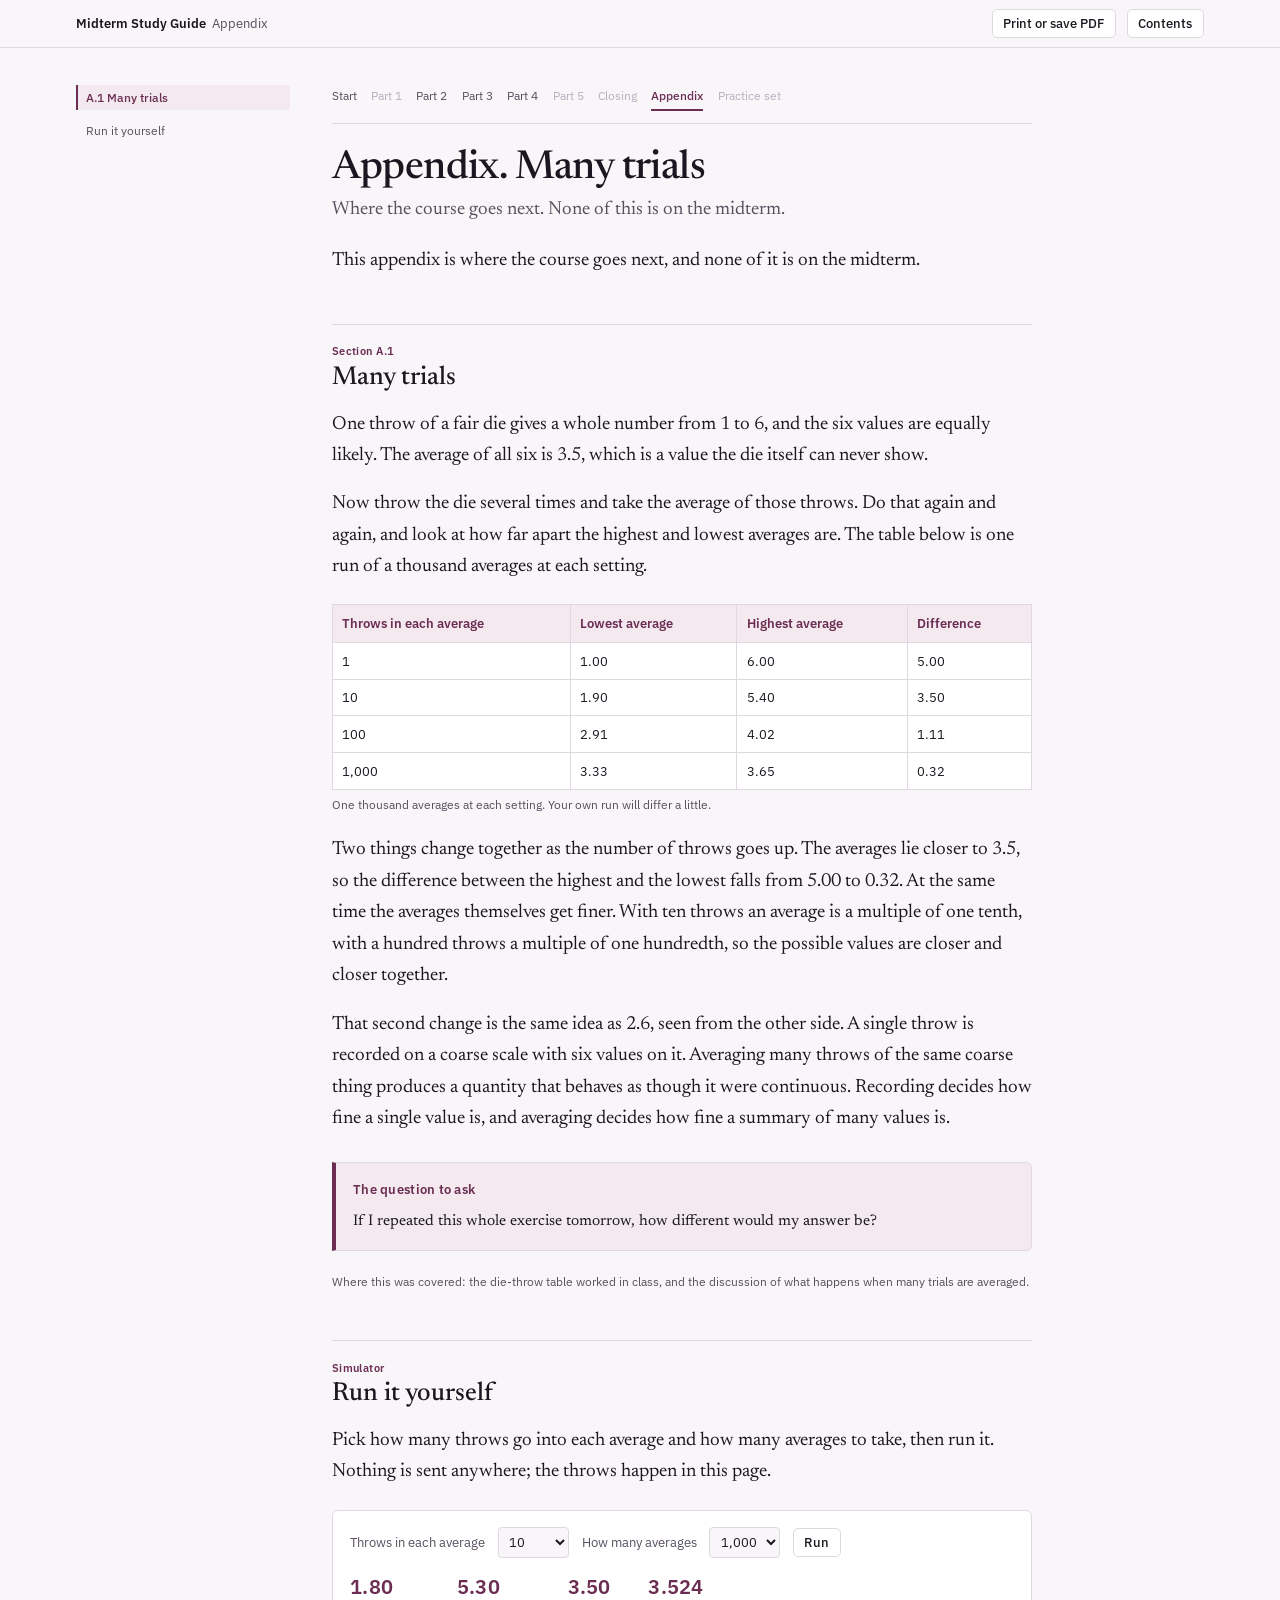
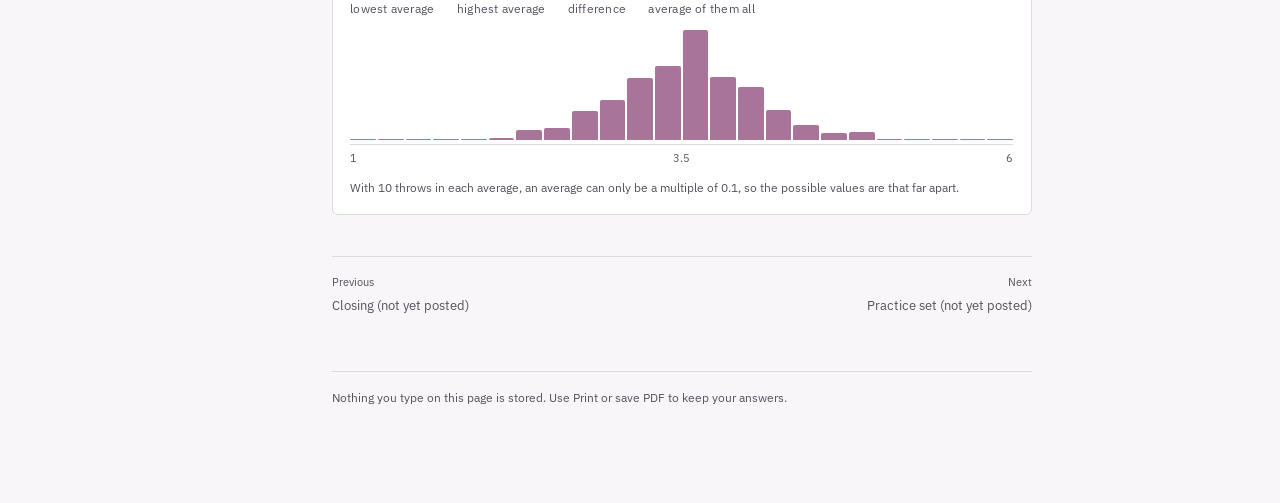
==== docs/appendix.html @ 84da3c41 "Rebuild practice around a worked case, add the appendix simulator Practice in Parts 2, 3 and 4 is no" ====
<!DOCTYPE html>
<html lang="en">
<head>
<meta charset="utf-8">
<meta name="viewport" content="width=device-width,initial-scale=1">
<title>Appendix. Many trials</title>
<link rel="preconnect" href="https://fonts.googleapis.com">
<link rel="preconnect" href="https://fonts.gstatic.com" crossorigin>
<link href="https://fonts.googleapis.com/css2?family=Newsreader:opsz,wght@6..72,400;6..72,500;6..72,600&family=IBM+Plex+Sans:wght@400;500;600&display=swap" rel="stylesheet">
<style>
:root{
 --ink:#1B1720;--soft:#584F5E;--paper:#F8F6F8;--card:#FFFFFF;--rule:#DFD8E0;--rule-soft:#EDE8EE;
 --accent:#6B2D52;--accent-wash:#F3E9EF;--accent-soft:#A8749A;
 --lost:#B9AEBE;--lost-wash:#F1EDF2;
 --ok-bg:#CBEBD5;--ok-ink:#0C5E2D;--no-bg:#F7E0DD;--no-ink:#9A3226;
 --serif:"Newsreader",Georgia,serif;--sans:"IBM Plex Sans",-apple-system,"Segoe UI",Roboto,sans-serif;}
*{box-sizing:border-box}
html{-webkit-text-size-adjust:100%;scroll-behavior:smooth}
@media (prefers-reduced-motion:reduce){html{scroll-behavior:auto}*{transition:none!important}}
body{margin:0;background:var(--paper);color:var(--ink);font-family:var(--serif);font-size:19px;line-height:1.66}
@media (max-width:640px){body{font-size:17.5px}}
.bar{position:sticky;top:0;z-index:60;background:rgba(248,246,248,.95);backdrop-filter:saturate(140%) blur(8px);border-bottom:1px solid var(--rule)}
.bar-in{max-width:1160px;margin:0 auto;padding:.55rem 1rem;display:flex;align-items:center;gap:.7rem}
.bar-t{font-family:var(--sans);font-size:.83rem;font-weight:600;white-space:nowrap;overflow:hidden;text-overflow:ellipsis}
.bar-t span{color:var(--soft);font-weight:400}
.bar-sp{flex:1}
.btn{font-family:var(--sans);font-size:.79rem;font-weight:500;color:var(--ink);background:var(--card);border:1px solid var(--rule);
 border-radius:5px;padding:.34rem .66rem;cursor:pointer;line-height:1.3}
.btn:hover{border-color:var(--accent);color:var(--accent)}
.btn:focus-visible{outline:2px solid var(--accent);outline-offset:2px}
.prog{position:absolute;left:0;bottom:-1px;height:2px;background:var(--accent);width:0}
@media (max-width:560px){.bar-t span{display:none}.btn{padding:.3rem .5rem;font-size:.73rem}}
.shell{max-width:1160px;margin:0 auto;padding:0 1rem;display:grid;grid-template-columns:214px minmax(0,1fr);gap:2.6rem;align-items:start}
@media (max-width:980px){.shell{grid-template-columns:minmax(0,1fr);gap:0}}
nav.toc{position:sticky;top:3.6rem;padding:1.7rem 0 3rem;font-family:var(--sans);font-size:.78rem;
 max-height:calc(100vh - 5rem);overflow-y:auto;overscroll-behavior:contain}
nav.toc ol{list-style:none;margin:0;padding:0}
nav.toc a{display:block;padding:.26rem .5rem;color:var(--soft);text-decoration:none;border-left:2px solid transparent;border-radius:0 3px 3px 0;line-height:1.35}
nav.toc a:hover{color:var(--ink);background:#F0EAF1}
nav.toc a.on{color:var(--accent);border-left-color:var(--accent);background:var(--accent-wash);font-weight:500}
@media (max-width:980px){nav.toc{position:fixed;inset:0 0 0 auto;width:min(305px,86vw);background:var(--card);border-left:1px solid var(--rule);
 padding:1rem 1rem 3rem;z-index:70;transform:translateX(100%);transition:transform .22s ease;box-shadow:-14px 0 34px rgba(27,23,32,.12);max-height:none}
 nav.toc.open{transform:none}}
.scrim{display:none}
@media (max-width:980px){.scrim.on{display:block;position:fixed;inset:0;background:rgba(27,23,32,.34);z-index:65}}
main{padding:2.2rem 0 6rem;max-width:70ch}
h1{font-weight:500;font-size:2.5rem;line-height:1.12;letter-spacing:-.015em;margin:.4rem 0 .3rem}
@media (max-width:640px){h1{font-size:1.95rem}}
.dek{font-size:1.18rem;color:var(--soft);margin:0 0 1.3rem;line-height:1.45}
h2{font-weight:500;font-size:1.62rem;line-height:1.22;margin:3rem 0 .9rem;padding-top:1.2rem;border-top:1px solid var(--rule)}
h2 .n{font-family:var(--sans);font-size:.71rem;font-weight:600;color:var(--accent);display:block;margin-bottom:.28rem;letter-spacing:.04em}
h3{font-weight:600;font-size:1.13rem;margin:1.9rem 0 .5rem;line-height:1.3}
h4{font-family:var(--sans);font-weight:600;font-size:.86rem;margin:1.35rem 0 .45rem;color:var(--soft)}
p{margin:0 0 1.05rem} ul{margin:0 0 1.1rem;padding-left:1.15rem} li{margin:0 0 .5rem}
.box{border:1px solid var(--rule);border-left:4px solid var(--accent);border-radius:0 6px 6px 0;padding:1rem 1.1rem;margin:1.7rem 0;background:var(--card)}
.box h4{margin:0 0 .5rem;font-size:.82rem;color:var(--accent);letter-spacing:.02em}
.box p{font-size:.96rem;margin-bottom:.6rem} .box p:last-child{margin-bottom:0}
.box.principle{background:var(--accent-wash)}
.box.warn{background:#FBF1E6;border-left-color:#A9772A} .box.warn h4{color:#A9772A}
.tw{overflow-x:auto;margin:1.3rem 0}
table{border-collapse:collapse;width:100%;font-family:var(--sans);font-size:.84rem;font-variant-numeric:tabular-nums;background:var(--card)}
@media (max-width:640px){table{font-size:.77rem}}
th{background:var(--accent-wash);font-weight:600;text-align:left;padding:.46rem .6rem;border:1px solid var(--rule);white-space:nowrap;color:var(--accent)}
td{padding:.42rem .6rem;border:1px solid var(--rule)}
table.txt td{white-space:normal}
caption{caption-side:bottom;font-family:var(--sans);font-size:.74rem;color:var(--soft);text-align:left;padding-top:.45rem;line-height:1.4}
td.win{background:var(--ok-bg);color:var(--ok-ink);font-weight:600}
td.lose{background:var(--no-bg);color:var(--no-ink);font-weight:600}
/* signature device: what the summary threw away */
.lostbox{border:1px dashed var(--lost);background:var(--lost-wash);border-radius:6px;padding:.6rem .8rem;margin:.9rem 0;
 font-family:var(--sans);font-size:.82rem;color:var(--soft);line-height:1.5}
.lostbox b{font-family:var(--sans);font-size:.67rem;font-weight:600;letter-spacing:.06em;text-transform:uppercase;
 color:var(--lost);display:block;margin-bottom:.25rem}
.demo{background:var(--card);border:1px solid var(--rule);border-radius:8px;margin:1.9rem 0;overflow:hidden}
.demo-h{padding:.9rem 1.1rem .2rem}
.demo-h h4{margin:0 0 .25rem;font-size:.83rem;color:var(--ink)}
.demo-h p{font-family:var(--sans);font-size:.85rem;color:var(--soft);margin:0 0 .75rem;line-height:1.45}
.pick{display:flex;flex-wrap:wrap;gap:.38rem;padding:0 1.1rem .85rem}
.pk{font-family:var(--sans);font-size:.77rem;font-weight:500;padding:.42rem .7rem;border-radius:5px;border:1px solid var(--rule);
 background:var(--paper);color:var(--soft);cursor:pointer;line-height:1.25}
.pk:hover{color:var(--ink)}
.pk[aria-pressed=true]{background:var(--accent);border-color:var(--accent);color:#fff}
.pk:focus-visible{outline:2px solid var(--accent);outline-offset:2px}
.demo-body{padding:0 1.1rem}
.demo-out{border-top:1px solid var(--rule);background:var(--paper);padding:.85rem 1.1rem}
.demo-out .k{font-family:var(--sans);font-size:.68rem;font-weight:600;color:var(--soft);margin-bottom:.3rem}
.demo-out .v{font-size:1rem;line-height:1.5}
.flag{font-family:var(--sans);font-size:.82rem;line-height:1.5;padding:.55rem .7rem;border-radius:5px;margin-top:.6rem}
.flag.bad{background:var(--no-bg);color:var(--no-ink)}
.flag.good{background:var(--ok-bg);color:var(--ok-ink)}
.flag.neutral{background:var(--accent-wash);color:var(--accent)}
svg.hist{width:100%;height:160px;display:block}
.kc{background:var(--card);border:1px solid var(--rule);border-left:4px solid var(--accent);border-radius:0 8px 8px 0;padding:.95rem 1.05rem;margin:1.8rem 0}
.kc .tag{font-family:var(--sans);font-size:.66rem;font-weight:600;color:var(--accent);letter-spacing:.05em;display:block;margin-bottom:.35rem}
.kc .q{font-size:1rem;line-height:1.45;margin:0 0 .7rem;font-weight:500}
.opts{display:grid;gap:.34rem;margin-bottom:.5rem}
.opt{display:flex;gap:.55rem;align-items:flex-start;font-family:var(--sans);font-size:.87rem;line-height:1.42;text-align:left;
 padding:.5rem .65rem;border:1px solid var(--rule);border-radius:5px;background:var(--paper);color:var(--ink);cursor:pointer;width:100%}
.opt:hover:not([disabled]){border-color:var(--accent-soft)}
.opt:focus-visible{outline:2px solid var(--accent);outline-offset:2px}
.opt .ltr{font-weight:600;color:var(--soft);flex:0 0 auto}
.opt.right{background:var(--ok-bg);border-color:#8CCBA1;color:var(--ok-ink)} .opt.right .ltr{color:var(--ok-ink)}
.opt.wrong{background:var(--no-bg);border-color:#DDA79E;color:var(--no-ink)} .opt.wrong .ltr{color:var(--no-ink)}
.opt[disabled]{cursor:default}
.fb{display:none;font-family:var(--sans);font-size:.84rem;line-height:1.5;padding:.55rem .7rem;border-radius:5px;background:var(--accent-wash);color:var(--ink)}
.fb.on{display:block} .fb b{color:var(--accent)}
.resp{border:1px solid var(--rule);border-radius:6px;background:var(--card);margin:0 0 .7rem;overflow:hidden}
.resp .p{padding:.65rem .8rem .35rem;font-size:.97rem;line-height:1.5}
.resp textarea{width:100%;border:none;border-top:1px solid var(--rule-soft);padding:.6rem .8rem;font-family:var(--serif);font-size:.95rem;
 line-height:1.5;resize:vertical;min-height:3.4rem;background:transparent;color:var(--ink);display:block}
.resp textarea:focus{outline:2px solid var(--accent);outline-offset:-2px;background:#FEFDFE}
.resp .f{padding:.35rem .8rem .5rem;border-top:1px solid var(--rule-soft)}
.rev{font-family:var(--sans);font-size:.75rem;font-weight:500;color:var(--accent);background:none;border:none;cursor:pointer;
 padding:.15rem 0;text-decoration:underline;text-underline-offset:2px}
.rev:focus-visible{outline:2px solid var(--accent);outline-offset:2px}
.ans{display:none;padding:.55rem .8rem .7rem;background:var(--accent-wash);border-top:1px solid var(--rule-soft);font-size:.93rem;line-height:1.5}
.ans.on{display:block}
.ans .k{font-family:var(--sans);font-size:.66rem;font-weight:600;color:var(--accent);display:block;margin-bottom:.2rem}
.score{font-family:var(--sans);font-size:.82rem;color:var(--soft);background:var(--card);border:1px solid var(--rule);border-radius:6px;
 padding:.6rem .8rem;margin:1.6rem 0}
.score b{color:var(--accent);font-size:1.05rem}
.end{font-family:var(--sans);font-size:.78rem;color:var(--soft);border-top:1px solid var(--rule);margin-top:3.4rem;padding-top:1rem;line-height:1.5}
.ref{font-family:var(--sans);font-size:.72rem;color:var(--soft);vertical-align:super}
@media print{.bar,nav.toc,.scrim,.rev,.pick,.opt,.btn{display:none!important}
 body{background:#fff;font-size:11pt}.shell{display:block;max-width:none;padding:0}main{max-width:none;padding:0}
 .resp textarea{border:1px solid #999;background:#fff;min-height:3.2rem}
 table,.box,.demo,.kc,.lostbox{break-inside:avoid}h2{break-after:avoid}}

/* ---- study guide additions ---- */
.gnav{font-family:var(--sans);font-size:.78rem;color:var(--soft);display:flex;flex-wrap:wrap;gap:.2rem .9rem;margin:0 0 1.4rem;padding:0 0 .8rem;border-bottom:1px solid var(--rule)}
.gnav a{color:var(--soft);text-decoration:none;padding:.15rem 0;border-bottom:2px solid transparent}
.gnav a:hover{color:var(--ink)}
.gnav a.here{color:var(--accent);border-bottom-color:var(--accent);font-weight:500}
.pn{display:flex;justify-content:space-between;gap:1rem;font-family:var(--sans);font-size:.84rem;margin:2.6rem 0 0;padding-top:1rem;border-top:1px solid var(--rule)}
.pn a{color:var(--accent);text-decoration:none}
.pn a:hover{text-decoration:underline}
.pn span{color:var(--soft);display:block;font-size:.7rem;margin-bottom:.15rem}
.date{font-family:var(--sans);font-size:.92rem;font-weight:500;color:var(--accent);background:var(--accent-wash);border:1px solid var(--rule);border-radius:6px;padding:.6rem .9rem;margin:0 0 1.6rem}
.grid{display:grid;grid-template-columns:1fr;gap:.7rem;margin:1.2rem 0 1.6rem}
.part{display:block;border:1px solid var(--rule);border-radius:6px;padding:.8rem 1rem;background:var(--card);text-decoration:none;color:var(--ink)}
.part:hover{border-color:var(--accent)}
.part b{display:block;font-family:var(--sans);font-size:.72rem;color:var(--accent);letter-spacing:.04em;margin-bottom:.2rem}
.part strong{font-weight:500;font-size:1.05rem;display:block;margin-bottom:.25rem}
.part span{font-family:var(--sans);font-size:.84rem;color:var(--soft);line-height:1.45}
.part ul{font-family:var(--sans);font-size:.8rem;color:var(--soft);margin:.5rem 0 0;padding-left:1.1rem}
.part li{margin:0 0 .18rem}
.src{font-family:var(--sans);font-size:.76rem;color:var(--soft);margin:-.4rem 0 1rem}
.gnav .soon{color:var(--lost);padding:.15rem 0}
.pn em{font-style:normal;color:var(--soft)}
.part.soon{opacity:.62;pointer-events:none}
.part .tag{font-family:var(--sans);font-size:.7rem;color:var(--lost);display:block;margin-top:.4rem}
.note{font-family:var(--sans);font-size:.84rem;color:var(--soft);margin:-1rem 0 1.6rem;line-height:1.5}

/* the mini-case that opens a practice section */
.case{border:1px solid var(--rule);border-radius:6px;padding:1.05rem 1.15rem .5rem;margin:1.5rem 0 2rem;background:var(--accent-wash)}
.case h4{margin:0 0 .55rem;font-size:.82rem;color:var(--accent);letter-spacing:.02em}
.case p{font-size:.96rem;margin:0 0 .6rem}
.case .tw{margin:.9rem 0 1rem}
.case table{background:var(--card)}

/* die-throw simulator, appendix only */
.sim{border:1px solid var(--rule);border-radius:6px;padding:1rem 1.1rem;margin:1.4rem 0;background:var(--card)}
.sim-row{display:flex;flex-wrap:wrap;gap:.5rem .8rem;align-items:center;font-family:var(--sans);font-size:.82rem;color:var(--soft)}
.sim-row select{font-family:var(--sans);font-size:.82rem;padding:.3rem .4rem;border:1px solid var(--rule);border-radius:4px;background:var(--paper);color:var(--ink)}
.sim-out{display:flex;flex-wrap:wrap;gap:1.4rem;margin:1rem 0 .4rem;font-family:var(--sans)}
.sim-out span{display:flex;flex-direction:column;font-size:.72rem;color:var(--soft);letter-spacing:.02em}
.sim-out b{font-size:1.28rem;font-weight:600;color:var(--accent);font-variant-numeric:tabular-nums;line-height:1.25}
.sim-chart .bars{display:flex;align-items:flex-end;gap:2px;height:110px;margin:.7rem 0 .25rem}
.sim-chart .bars i{flex:1;background:var(--accent-soft);border-radius:2px 2px 0 0;min-height:1px}
.sim-chart .axis{display:flex;justify-content:space-between;font-family:var(--sans);font-size:.7rem;color:var(--soft);border-top:1px solid var(--rule);padding-top:.25rem}
.sim-note{font-family:var(--sans);font-size:.78rem;color:var(--soft);margin:.6rem 0 0}

</style>
</head>
<body>
<div class="bar"><div class="bar-in">
 <div class="bar-t">Midterm Study Guide <span>&nbsp;Appendix</span></div>
 <div class="bar-sp"></div>
 <button class="btn" id="printBtn" type="button">Print or save PDF</button>
 <button class="btn" id="tocBtn" type="button" aria-expanded="false">Contents</button>
</div><div class="prog" id="prog"></div></div>
<div class="scrim" id="scrim"></div>
<div class="shell">
<nav class="toc" id="toc" aria-label="Contents"><ol>
<li><a href="#s1">A.1 Many trials</a></li>
<li><a href="#sim">Run it yourself</a></li>
</ol></nav>
<main>
<div class="gnav"><a href="index.html">Start</a><span class="soon" title="Not yet posted">Part 1</span><a href="part2.html">Part 2</a><a href="part3.html">Part 3</a><a href="part4.html">Part 4</a><span class="soon" title="Not yet posted">Part 5</span><span class="soon" title="Not yet posted">Closing</span><a href="appendix.html" class="here">Appendix</a><span class="soon" title="Not yet posted">Practice set</span></div>

<h1>Appendix. Many trials</h1>
<p class="dek">Where the course goes next. None of this is on the midterm.</p>

<p>This appendix is where the course goes next, and none of it is on the midterm.</p>
<section id="s1"><h2><span class="n">Section A.1</span>Many trials</h2>

<p>One throw of a fair die gives a whole number from 1 to 6, and the six values are equally likely. The average of all six is 3.5, which is a value the die itself can never show.</p>
<p>Now throw the die several times and take the average of those throws. Do that again and again, and look at how far apart the highest and lowest averages are. The table below is one run of a thousand averages at each setting.</p>
<div class="tw"><table><thead><tr><th>Throws in each average</th><th>Lowest average</th><th>Highest average</th><th>Difference</th></tr></thead><tbody><tr><td>1</td><td>1.00</td><td>6.00</td><td>5.00</td></tr><tr><td>10</td><td>1.90</td><td>5.40</td><td>3.50</td></tr><tr><td>100</td><td>2.91</td><td>4.02</td><td>1.11</td></tr><tr><td>1,000</td><td>3.33</td><td>3.65</td><td>0.32</td></tr></tbody><caption>One thousand averages at each setting. Your own run will differ a little.</caption></table></div>

<p>Two things change together as the number of throws goes up. The averages lie closer to 3.5, so the difference between the highest and the lowest falls from 5.00 to 0.32. At the same time the averages themselves get finer. With ten throws an average is a multiple of one tenth, with a hundred throws a multiple of one hundredth, so the possible values are closer and closer together.</p>
<p>That second change is the same idea as 2.6, seen from the other side. A single throw is recorded on a coarse scale with six values on it. Averaging many throws of the same coarse thing produces a quantity that behaves as though it were continuous. Recording decides how fine a single value is, and averaging decides how fine a summary of many values is.</p>
<div class="box principle"><h4>The question to ask</h4><p>If I repeated this whole exercise tomorrow, how different would my answer be?</p></div>
<p class="src">Where this was covered: the die-throw table worked in class, and the discussion of what happens when many trials are averaged.</p>
</section>

<section id="sim">
<h2><span class="n">Simulator</span>Run it yourself</h2>
<p>Pick how many throws go into each average and how many averages to take, then run it. Nothing is sent anywhere; the throws happen in this page.</p>
<div class="sim">
  <div class="sim-row">
    <label for="simN">Throws in each average</label>
    <select id="simN">
      <option value="1">1</option>
      <option value="10" selected>10</option>
      <option value="100">100</option>
      <option value="1000">1,000</option>
    </select>
    <label for="simR">How many averages</label>
    <select id="simR">
      <option value="100">100</option>
      <option value="1000" selected>1,000</option>
      <option value="5000">5,000</option>
    </select>
    <button class="btn" id="simGo" type="button">Run</button>
  </div>
  <div class="sim-out" id="simOut" aria-live="polite"></div>
  <div class="sim-chart" id="simChart"></div>
  <p class="sim-note" id="simNote"></p>
</div>
<script>
(function(){
  var go=document.getElementById('simGo');
  if(!go)return;
  function run(){
    var n=+document.getElementById('simN').value, r=+document.getElementById('simR').value;
    var means=new Array(r), lo=Infinity, hi=-Infinity, sum=0;
    for(var i=0;i<r;i++){
      var t=0;
      for(var j=0;j<n;j++) t+=1+Math.floor(Math.random()*6);
      var m=t/n; means[i]=m; sum+=m;
      if(m<lo)lo=m; if(m>hi)hi=m;
    }
    var mean=sum/r;
    document.getElementById('simOut').innerHTML=
      '<span><b>'+lo.toFixed(2)+'</b>lowest average</span>'+
      '<span><b>'+hi.toFixed(2)+'</b>highest average</span>'+
      '<span><b>'+(hi-lo).toFixed(2)+'</b>difference</span>'+
      '<span><b>'+mean.toFixed(3)+'</b>average of them all</span>';
    var B=24, w=(6-1)/B, counts=new Array(B).fill(0), max=0;
    for(i=0;i<r;i++){
      var b=Math.floor((means[i]-1)/w); if(b<0)b=0; if(b>=B)b=B-1;
      counts[b]++; if(counts[b]>max)max=counts[b];
    }
    var bars='';
    for(i=0;i<B;i++){
      var h=max?Math.round(counts[i]/max*100):0;
      var from=(1+i*w).toFixed(2), to=(1+(i+1)*w).toFixed(2);
      bars+='<i style="height:'+h+'%" title="'+from+' to '+to+': '+counts[i]+'"></i>';
    }
    document.getElementById('simChart').innerHTML=
      '<div class="bars">'+bars+'</div><div class="axis"><span>1</span><span>3.5</span><span>6</span></div>';
    document.getElementById('simNote').textContent=
      'With '+n.toLocaleString('en-GB')+' throw'+(n===1?'':'s')+' in each average, an average can only be a multiple of '+
      (1/n).toFixed(n===1?0:(n===10?1:(n===100?2:3)))+', so the possible values are that far apart.';
  }
  go.addEventListener('click',run);
  run();
})();
</script>
</section>

<div class="pn"><div><em><span>Previous</span>Closing (not yet posted)</em></div><div style="text-align:right"><em><span>Next</span>Practice set (not yet posted)</em></div></div>
<div class="end">Nothing you type on this page is stored. Use Print or save PDF to keep your answers.</div>
</main>
</div>
<script>
var toc=document.getElementById('toc'),scrim=document.getElementById('scrim'),tb=document.getElementById('tocBtn');
function closeToc(){toc.classList.remove('open');scrim.classList.remove('on');tb.setAttribute('aria-expanded','false');}
tb.addEventListener('click',function(){var o=toc.classList.toggle('open');scrim.classList.toggle('on',o);
 tb.setAttribute('aria-expanded',o?'true':'false');});
scrim.addEventListener('click',closeToc);
toc.addEventListener('click',function(e){if(e.target.tagName==='A'&&window.innerWidth<=980)closeToc();});
document.getElementById('printBtn').addEventListener('click',function(){window.print();});
document.addEventListener('keydown',function(e){if(e.key==='Escape')closeToc();});
var links=[].slice.call(toc.querySelectorAll('a')),
    secs=links.map(function(a){var h=a.getAttribute('href');return h.charAt(0)==='#'?document.getElementById(h.slice(1)):null;}),
    prog=document.getElementById('prog');
function onScroll(){var h=document.documentElement,sc=h.scrollTop||document.body.scrollTop,max=h.scrollHeight-h.clientHeight;
 prog.style.width=(max>0?sc/max*100:0)+'%';
 var cur=0;for(var i=0;i<secs.length;i++){if(secs[i]&&secs[i].getBoundingClientRect().top<140)cur=i;}
 links.forEach(function(a,i){a.classList.toggle('on',i===cur);});}
window.addEventListener('scroll',onScroll,{passive:true});onScroll();

/* ---- knowledge checks. The correct option is stored as a hash, not as an index. ---- */
function fnv(s){var h=0x811c9dc5;for(var i=0;i<s.length;i++){h^=s.charCodeAt(i);h=(h+((h<<1)+(h<<4)+(h<<7)+(h<<8)+(h<<24)))>>>0;}return ('0000000'+h.toString(16)).slice(-8);}
var answered=0,correct=0;
document.querySelectorAll('.kc').forEach(function(card){
 var want=card.dataset.h,id=card.dataset.id,done=false;
 card.querySelectorAll('.opt').forEach(function(btn){btn.addEventListener('click',function(){
  if(done)return;done=true;
  var ok=fnv(id+':'+btn.dataset.a)===want;
  card.querySelectorAll('.opt').forEach(function(b){b.disabled=true;if(fnv(id+':'+b.dataset.a)===want)b.classList.add('right');});
  if(!ok)btn.classList.add('wrong');
  card.querySelector('.fb').classList.add('on');
  answered++;if(ok)correct++;
  var n=document.getElementById('scoreN'),c=document.getElementById('scoreC');
  if(n)n.textContent=answered;if(c)c.textContent=correct;});});});
document.querySelectorAll('.rev').forEach(function(b){b.addEventListener('click',function(){
 var a=b.closest('.resp').querySelector('.ans'),on=a.classList.toggle('on');
 b.textContent=on?'Hide the model answer':'Compare with a model answer';});});

</script>
</body>
</html>
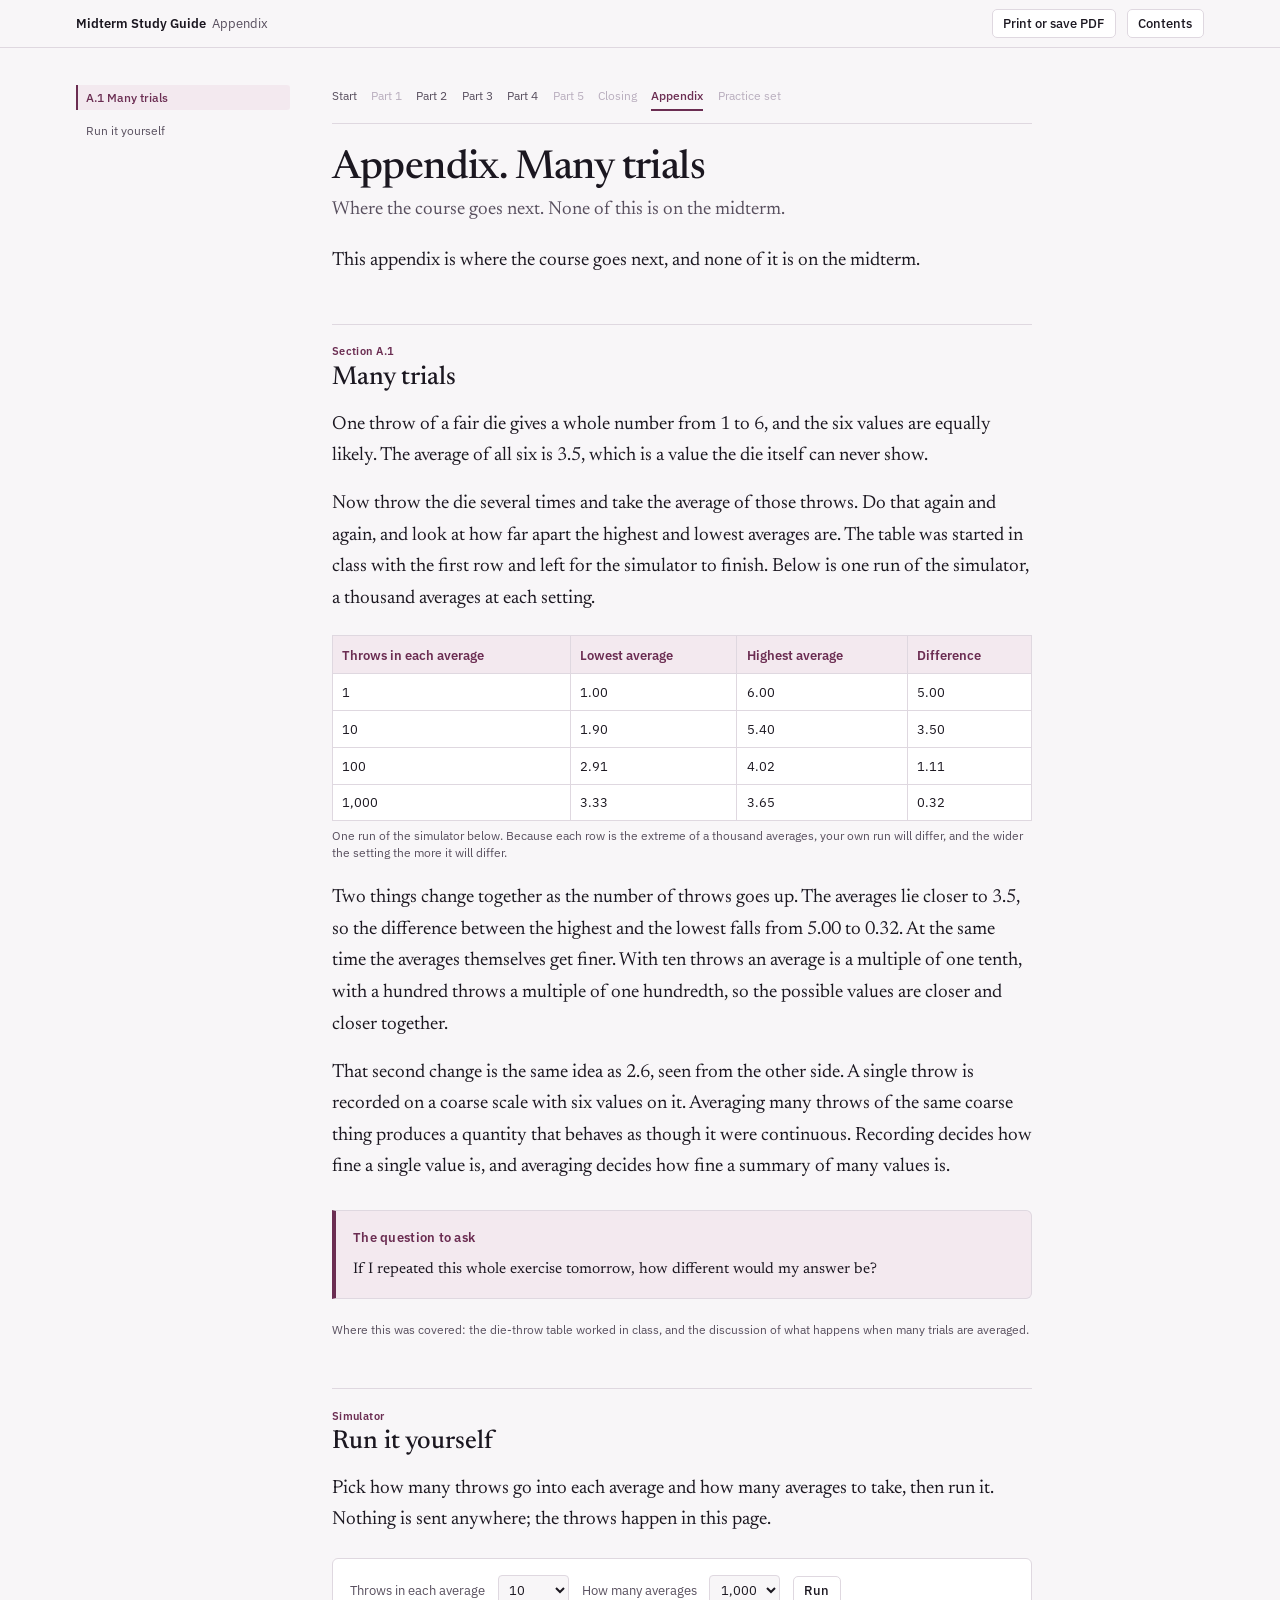
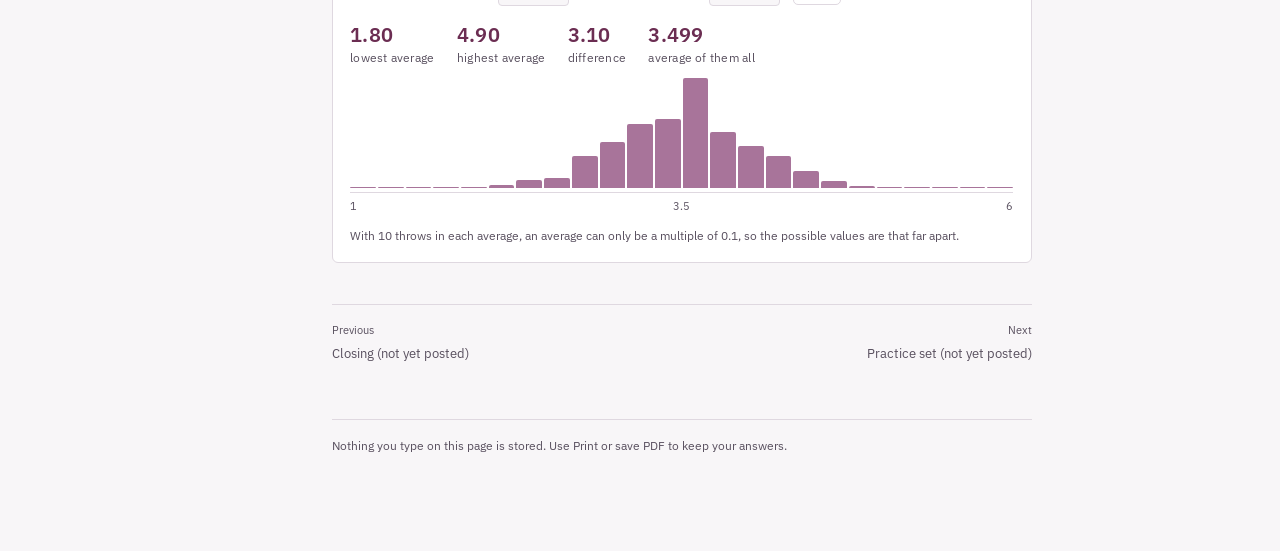
==== commit ae582dd5: "Align the guide to what was actually taught Corrects the Titanic example in 2.6. The instructor's no" ====
--- a/docs/appendix.html
+++ b/docs/appendix.html
@@ -195,8 +195,8 @@
 <section id="s1"><h2><span class="n">Section A.1</span>Many trials</h2>
 
 <p>One throw of a fair die gives a whole number from 1 to 6, and the six values are equally likely. The average of all six is 3.5, which is a value the die itself can never show.</p>
-<p>Now throw the die several times and take the average of those throws. Do that again and again, and look at how far apart the highest and lowest averages are. The table below is one run of a thousand averages at each setting.</p>
-<div class="tw"><table><thead><tr><th>Throws in each average</th><th>Lowest average</th><th>Highest average</th><th>Difference</th></tr></thead><tbody><tr><td>1</td><td>1.00</td><td>6.00</td><td>5.00</td></tr><tr><td>10</td><td>1.90</td><td>5.40</td><td>3.50</td></tr><tr><td>100</td><td>2.91</td><td>4.02</td><td>1.11</td></tr><tr><td>1,000</td><td>3.33</td><td>3.65</td><td>0.32</td></tr></tbody><caption>One thousand averages at each setting. Your own run will differ a little.</caption></table></div>
+<p>Now throw the die several times and take the average of those throws. Do that again and again, and look at how far apart the highest and lowest averages are. The table was started in class with the first row and left for the simulator to finish. Below is one run of the simulator, a thousand averages at each setting.</p>
+<div class="tw"><table><thead><tr><th>Throws in each average</th><th>Lowest average</th><th>Highest average</th><th>Difference</th></tr></thead><tbody><tr><td>1</td><td>1.00</td><td>6.00</td><td>5.00</td></tr><tr><td>10</td><td>1.90</td><td>5.40</td><td>3.50</td></tr><tr><td>100</td><td>2.91</td><td>4.02</td><td>1.11</td></tr><tr><td>1,000</td><td>3.33</td><td>3.65</td><td>0.32</td></tr></tbody><caption>One run of the simulator below. Because each row is the extreme of a thousand averages, your own run will differ, and the wider the setting the more it will differ.</caption></table></div>
 
 <p>Two things change together as the number of throws goes up. The averages lie closer to 3.5, so the difference between the highest and the lowest falls from 5.00 to 0.32. At the same time the averages themselves get finer. With ten throws an average is a multiple of one tenth, with a hundred throws a multiple of one hundredth, so the possible values are closer and closer together.</p>
 <p>That second change is the same idea as 2.6, seen from the other side. A single throw is recorded on a coarse scale with six values on it. Averaging many throws of the same coarse thing produces a quantity that behaves as though it were continuous. Recording decides how fine a single value is, and averaging decides how fine a summary of many values is.</p>
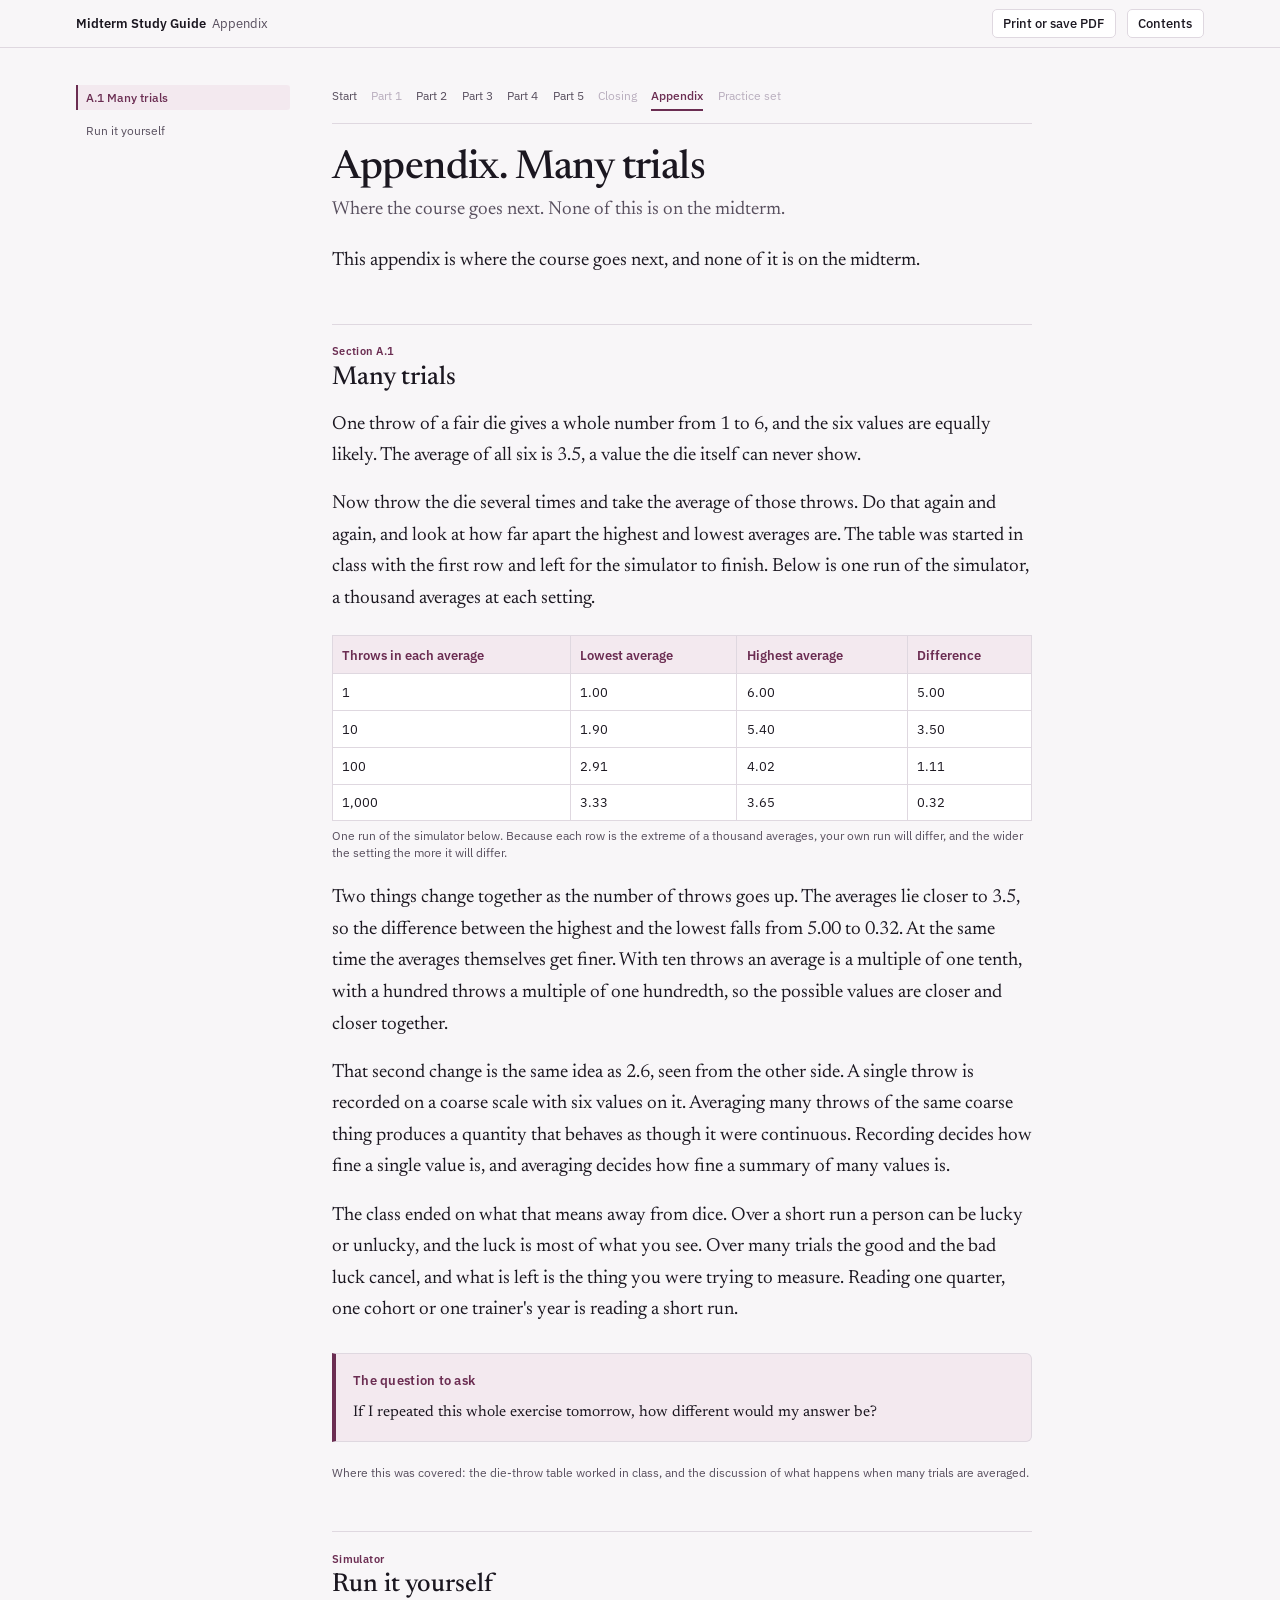
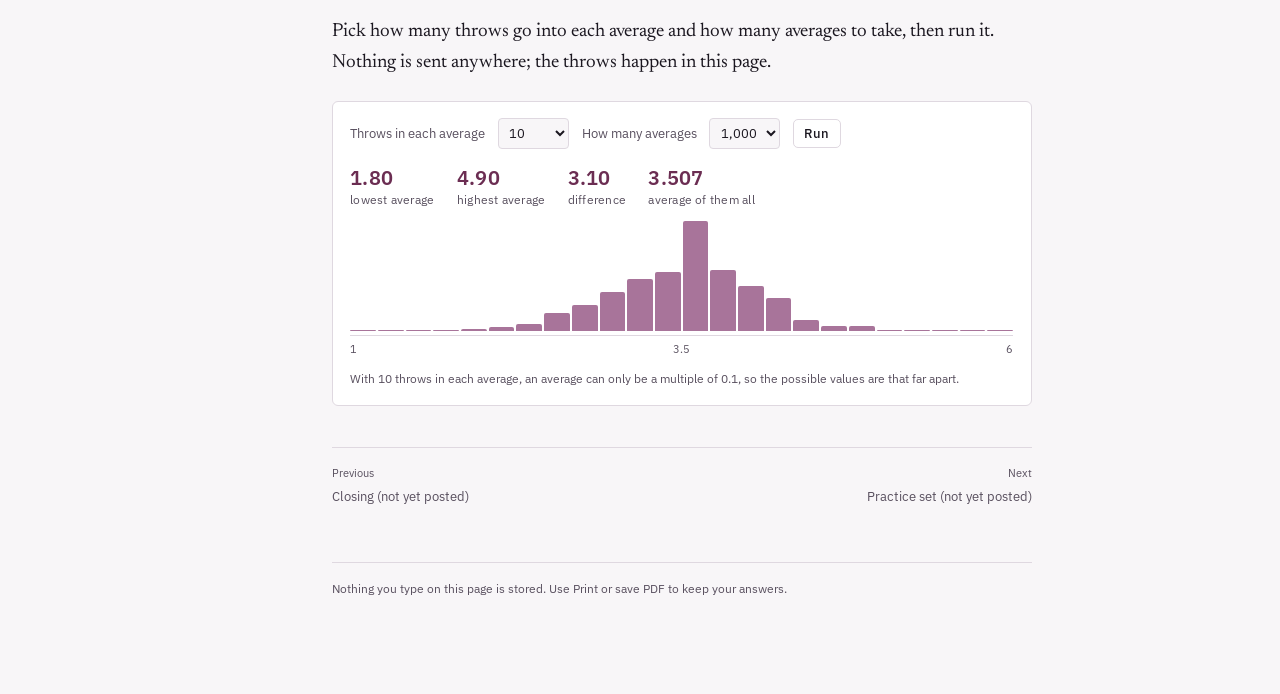
==== commit db61f064: "Add Part 5, and end the appendix where the class ended Part 5 covers why we summarise, centre and sp" ====
--- a/docs/appendix.html
+++ b/docs/appendix.html
@@ -186,7 +186,7 @@
 <li><a href="#sim">Run it yourself</a></li>
 </ol></nav>
 <main>
-<div class="gnav"><a href="index.html">Start</a><span class="soon" title="Not yet posted">Part 1</span><a href="part2.html">Part 2</a><a href="part3.html">Part 3</a><a href="part4.html">Part 4</a><span class="soon" title="Not yet posted">Part 5</span><span class="soon" title="Not yet posted">Closing</span><a href="appendix.html" class="here">Appendix</a><span class="soon" title="Not yet posted">Practice set</span></div>
+<div class="gnav"><a href="index.html">Start</a><span class="soon" title="Not yet posted">Part 1</span><a href="part2.html">Part 2</a><a href="part3.html">Part 3</a><a href="part4.html">Part 4</a><a href="part5.html">Part 5</a><span class="soon" title="Not yet posted">Closing</span><a href="appendix.html" class="here">Appendix</a><span class="soon" title="Not yet posted">Practice set</span></div>
 
 <h1>Appendix. Many trials</h1>
 <p class="dek">Where the course goes next. None of this is on the midterm.</p>
@@ -194,12 +194,13 @@
 <p>This appendix is where the course goes next, and none of it is on the midterm.</p>
 <section id="s1"><h2><span class="n">Section A.1</span>Many trials</h2>
 
-<p>One throw of a fair die gives a whole number from 1 to 6, and the six values are equally likely. The average of all six is 3.5, which is a value the die itself can never show.</p>
+<p>One throw of a fair die gives a whole number from 1 to 6, and the six values are equally likely. The average of all six is 3.5, a value the die itself can never show.</p>
 <p>Now throw the die several times and take the average of those throws. Do that again and again, and look at how far apart the highest and lowest averages are. The table was started in class with the first row and left for the simulator to finish. Below is one run of the simulator, a thousand averages at each setting.</p>
 <div class="tw"><table><thead><tr><th>Throws in each average</th><th>Lowest average</th><th>Highest average</th><th>Difference</th></tr></thead><tbody><tr><td>1</td><td>1.00</td><td>6.00</td><td>5.00</td></tr><tr><td>10</td><td>1.90</td><td>5.40</td><td>3.50</td></tr><tr><td>100</td><td>2.91</td><td>4.02</td><td>1.11</td></tr><tr><td>1,000</td><td>3.33</td><td>3.65</td><td>0.32</td></tr></tbody><caption>One run of the simulator below. Because each row is the extreme of a thousand averages, your own run will differ, and the wider the setting the more it will differ.</caption></table></div>
 
 <p>Two things change together as the number of throws goes up. The averages lie closer to 3.5, so the difference between the highest and the lowest falls from 5.00 to 0.32. At the same time the averages themselves get finer. With ten throws an average is a multiple of one tenth, with a hundred throws a multiple of one hundredth, so the possible values are closer and closer together.</p>
 <p>That second change is the same idea as 2.6, seen from the other side. A single throw is recorded on a coarse scale with six values on it. Averaging many throws of the same coarse thing produces a quantity that behaves as though it were continuous. Recording decides how fine a single value is, and averaging decides how fine a summary of many values is.</p>
+<p>The class ended on what that means away from dice. Over a short run a person can be lucky or unlucky, and the luck is most of what you see. Over many trials the good and the bad luck cancel, and what is left is the thing you were trying to measure. Reading one quarter, one cohort or one trainer's year is reading a short run.</p>
 <div class="box principle"><h4>The question to ask</h4><p>If I repeated this whole exercise tomorrow, how different would my answer be?</p></div>
 <p class="src">Where this was covered: the die-throw table worked in class, and the discussion of what happens when many trials are averaged.</p>
 </section>
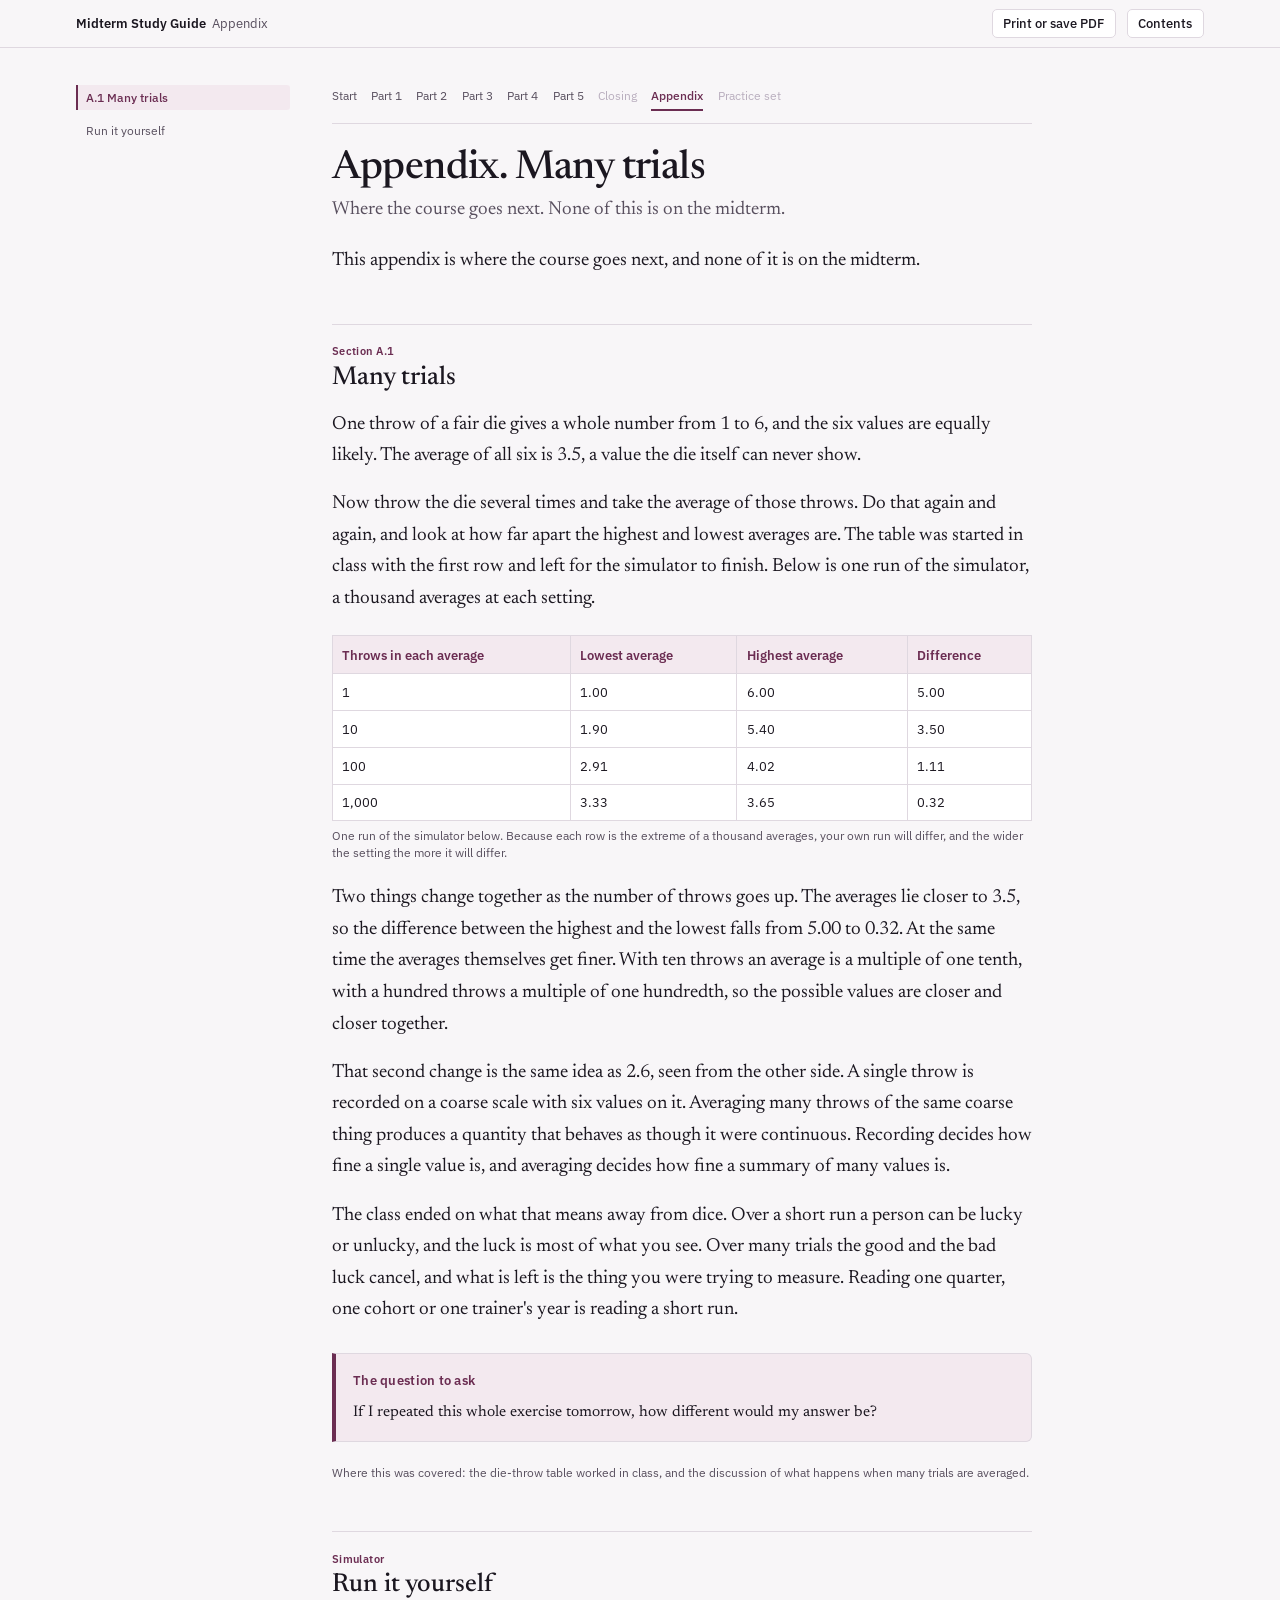
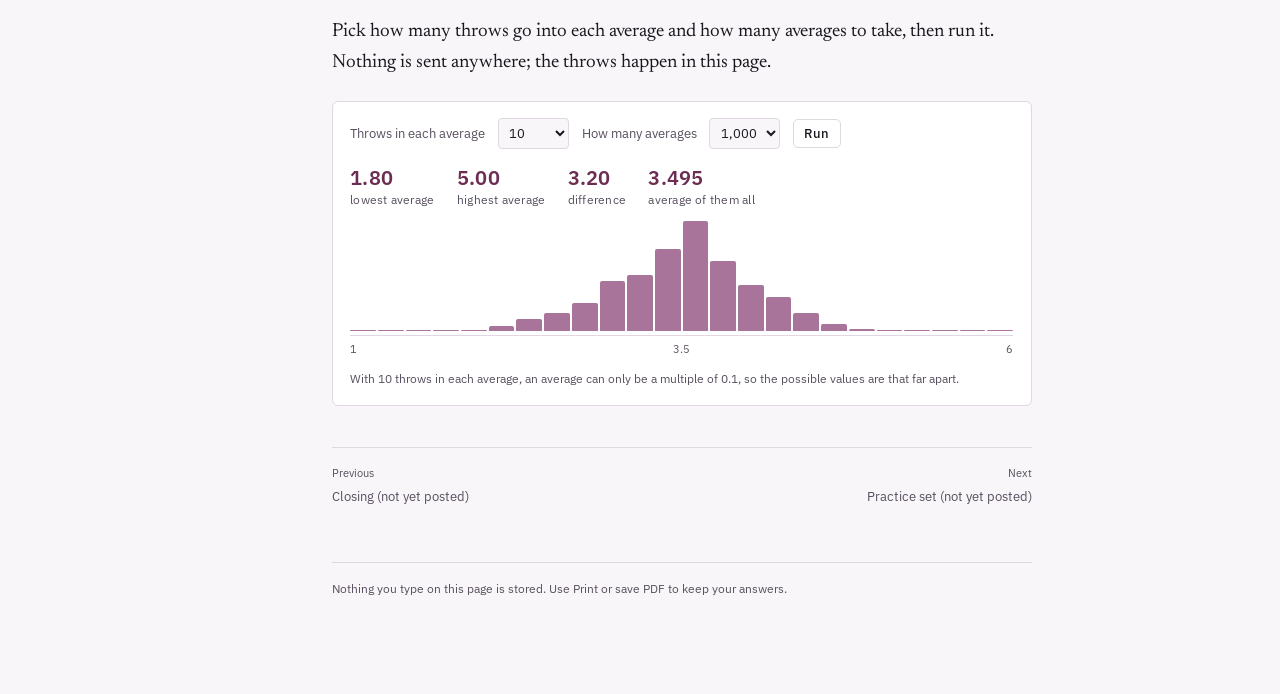
==== commit d3efc84c: "Add Part 1, the decision and the roles Four sections built on Homework 1 and the class session behin" ====
--- a/docs/appendix.html
+++ b/docs/appendix.html
@@ -186,7 +186,7 @@
 <li><a href="#sim">Run it yourself</a></li>
 </ol></nav>
 <main>
-<div class="gnav"><a href="index.html">Start</a><span class="soon" title="Not yet posted">Part 1</span><a href="part2.html">Part 2</a><a href="part3.html">Part 3</a><a href="part4.html">Part 4</a><a href="part5.html">Part 5</a><span class="soon" title="Not yet posted">Closing</span><a href="appendix.html" class="here">Appendix</a><span class="soon" title="Not yet posted">Practice set</span></div>
+<div class="gnav"><a href="index.html">Start</a><a href="part1.html">Part 1</a><a href="part2.html">Part 2</a><a href="part3.html">Part 3</a><a href="part4.html">Part 4</a><a href="part5.html">Part 5</a><span class="soon" title="Not yet posted">Closing</span><a href="appendix.html" class="here">Appendix</a><span class="soon" title="Not yet posted">Practice set</span></div>
 
 <h1>Appendix. Many trials</h1>
 <p class="dek">Where the course goes next. None of this is on the midterm.</p>
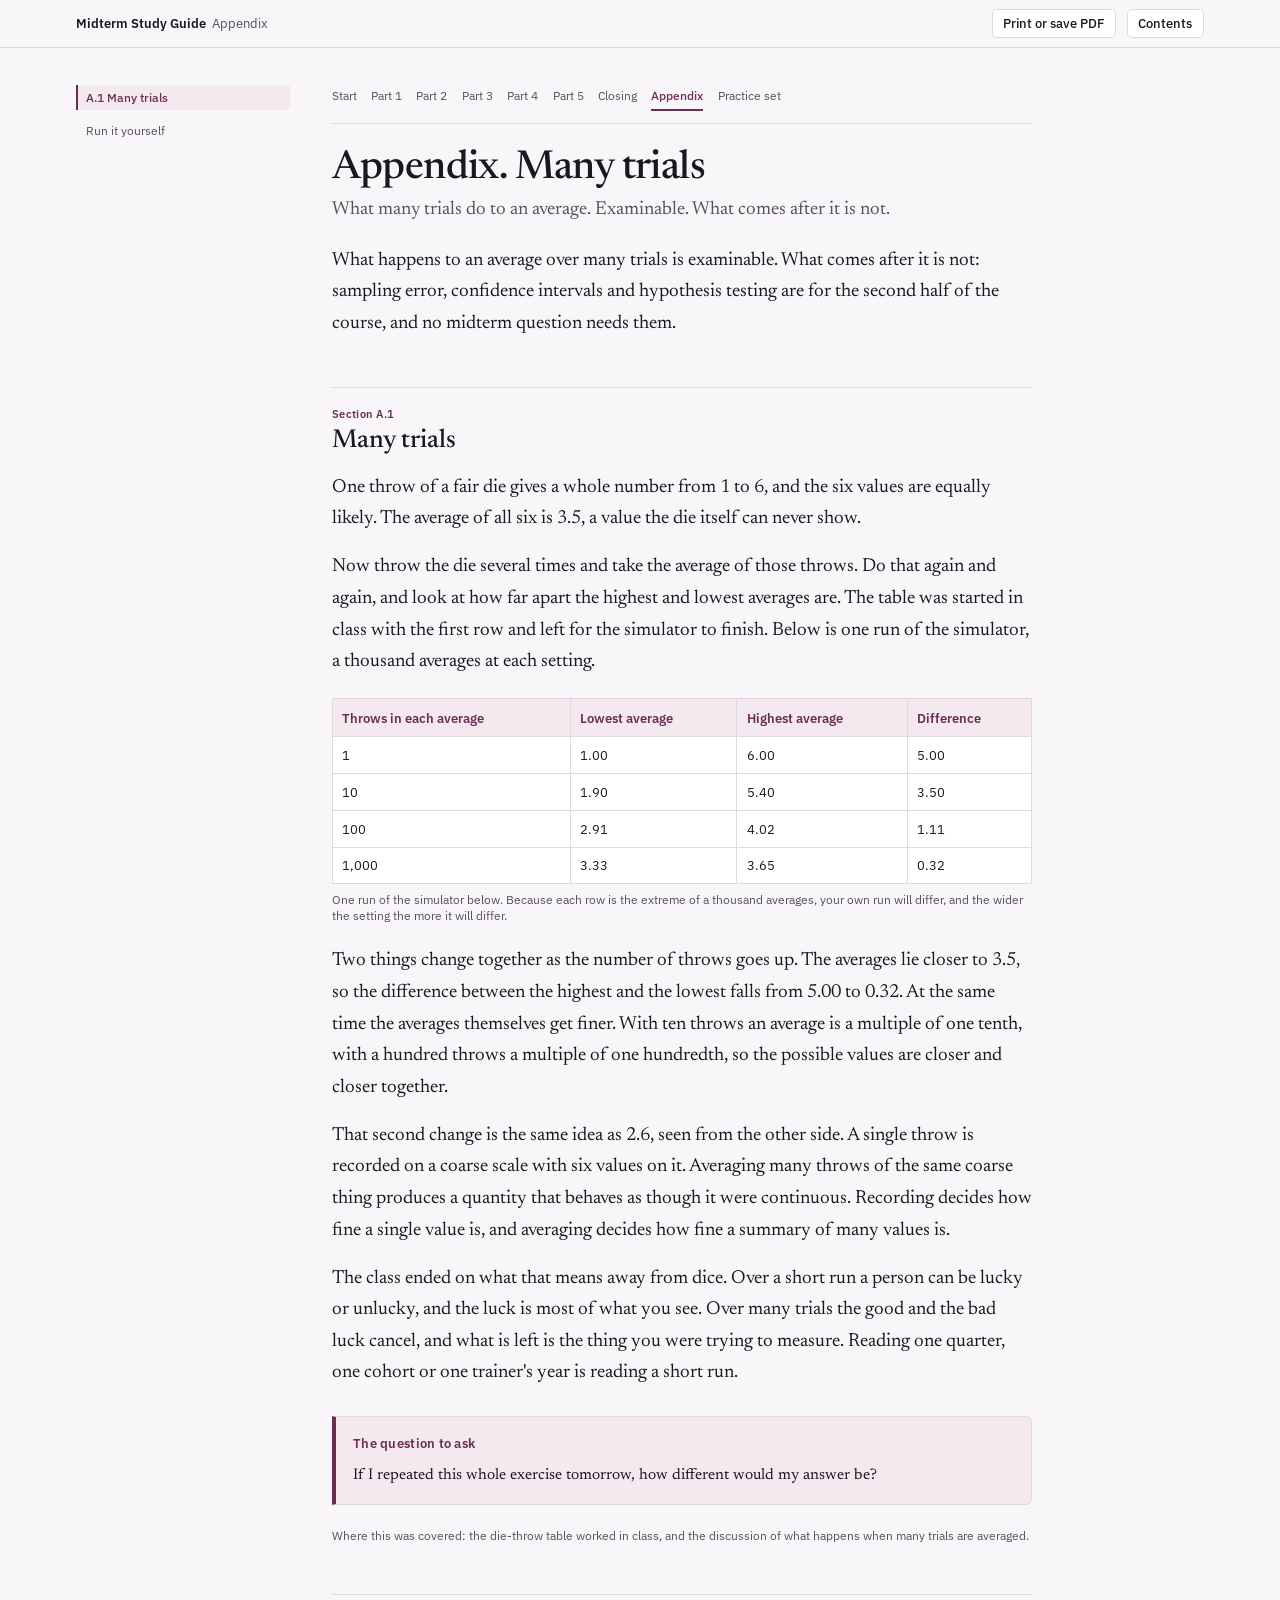
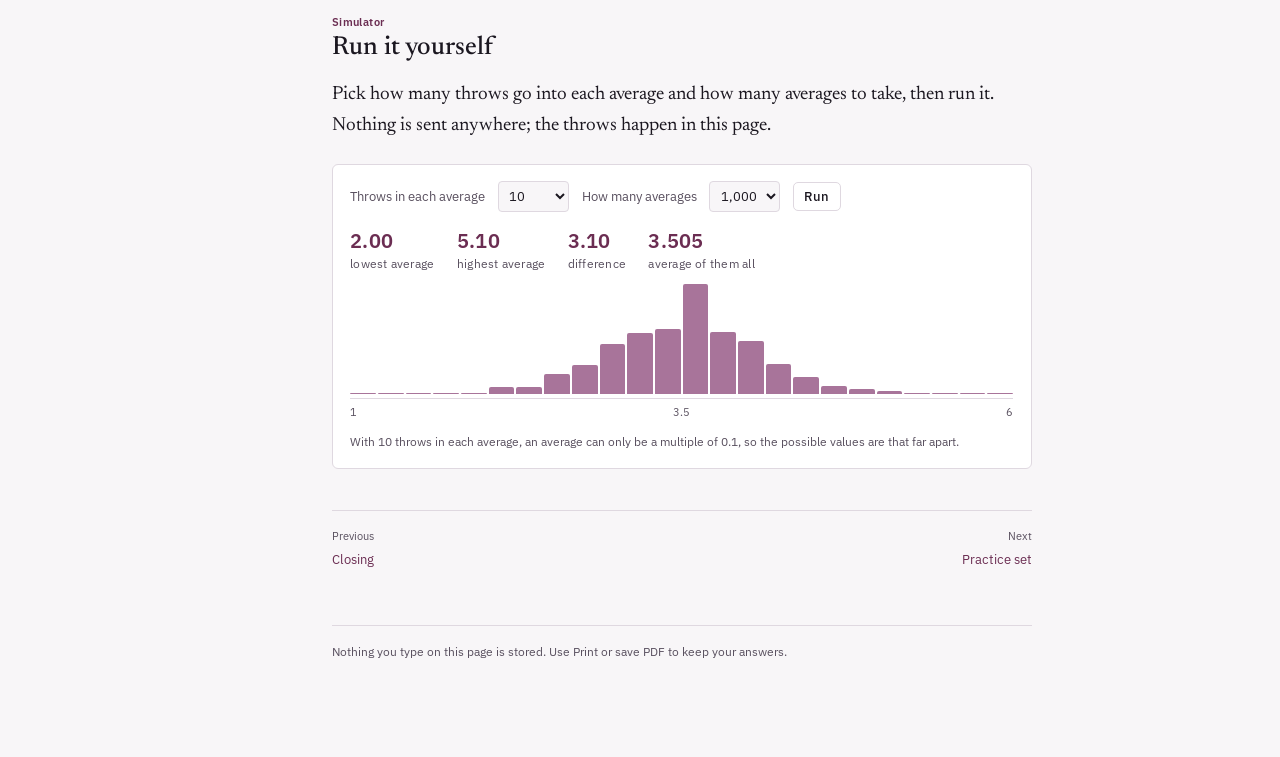
==== commit 400a4a96: "Add the practice set, and the guide is complete One dataset students have not seen, a city bike-shar" ====
--- a/docs/appendix.html
+++ b/docs/appendix.html
@@ -186,12 +186,12 @@
 <li><a href="#sim">Run it yourself</a></li>
 </ol></nav>
 <main>
-<div class="gnav"><a href="index.html">Start</a><a href="part1.html">Part 1</a><a href="part2.html">Part 2</a><a href="part3.html">Part 3</a><a href="part4.html">Part 4</a><a href="part5.html">Part 5</a><span class="soon" title="Not yet posted">Closing</span><a href="appendix.html" class="here">Appendix</a><span class="soon" title="Not yet posted">Practice set</span></div>
+<div class="gnav"><a href="index.html">Start</a><a href="part1.html">Part 1</a><a href="part2.html">Part 2</a><a href="part3.html">Part 3</a><a href="part4.html">Part 4</a><a href="part5.html">Part 5</a><a href="closing.html">Closing</a><a href="appendix.html" class="here">Appendix</a><a href="practice.html">Practice set</a></div>
 
 <h1>Appendix. Many trials</h1>
-<p class="dek">Where the course goes next. None of this is on the midterm.</p>
-
-<p>This appendix is where the course goes next, and none of it is on the midterm.</p>
+<p class="dek">What many trials do to an average. Examinable. What comes after it is not.</p>
+
+<p>What happens to an average over many trials is examinable. What comes after it is not: sampling error, confidence intervals and hypothesis testing are for the second half of the course, and no midterm question needs them.</p>
 <section id="s1"><h2><span class="n">Section A.1</span>Many trials</h2>
 
 <p>One throw of a fair die gives a whole number from 1 to 6, and the six values are equally likely. The average of all six is 3.5, a value the die itself can never show.</p>
@@ -271,7 +271,7 @@
 </script>
 </section>
 
-<div class="pn"><div><em><span>Previous</span>Closing (not yet posted)</em></div><div style="text-align:right"><em><span>Next</span>Practice set (not yet posted)</em></div></div>
+<div class="pn"><div><a href="closing.html"><span>Previous</span>Closing</a></div><div style="text-align:right"><a href="practice.html"><span>Next</span>Practice set</a></div></div>
 <div class="end">Nothing you type on this page is stored. Use Print or save PDF to keep your answers.</div>
 </main>
 </div>
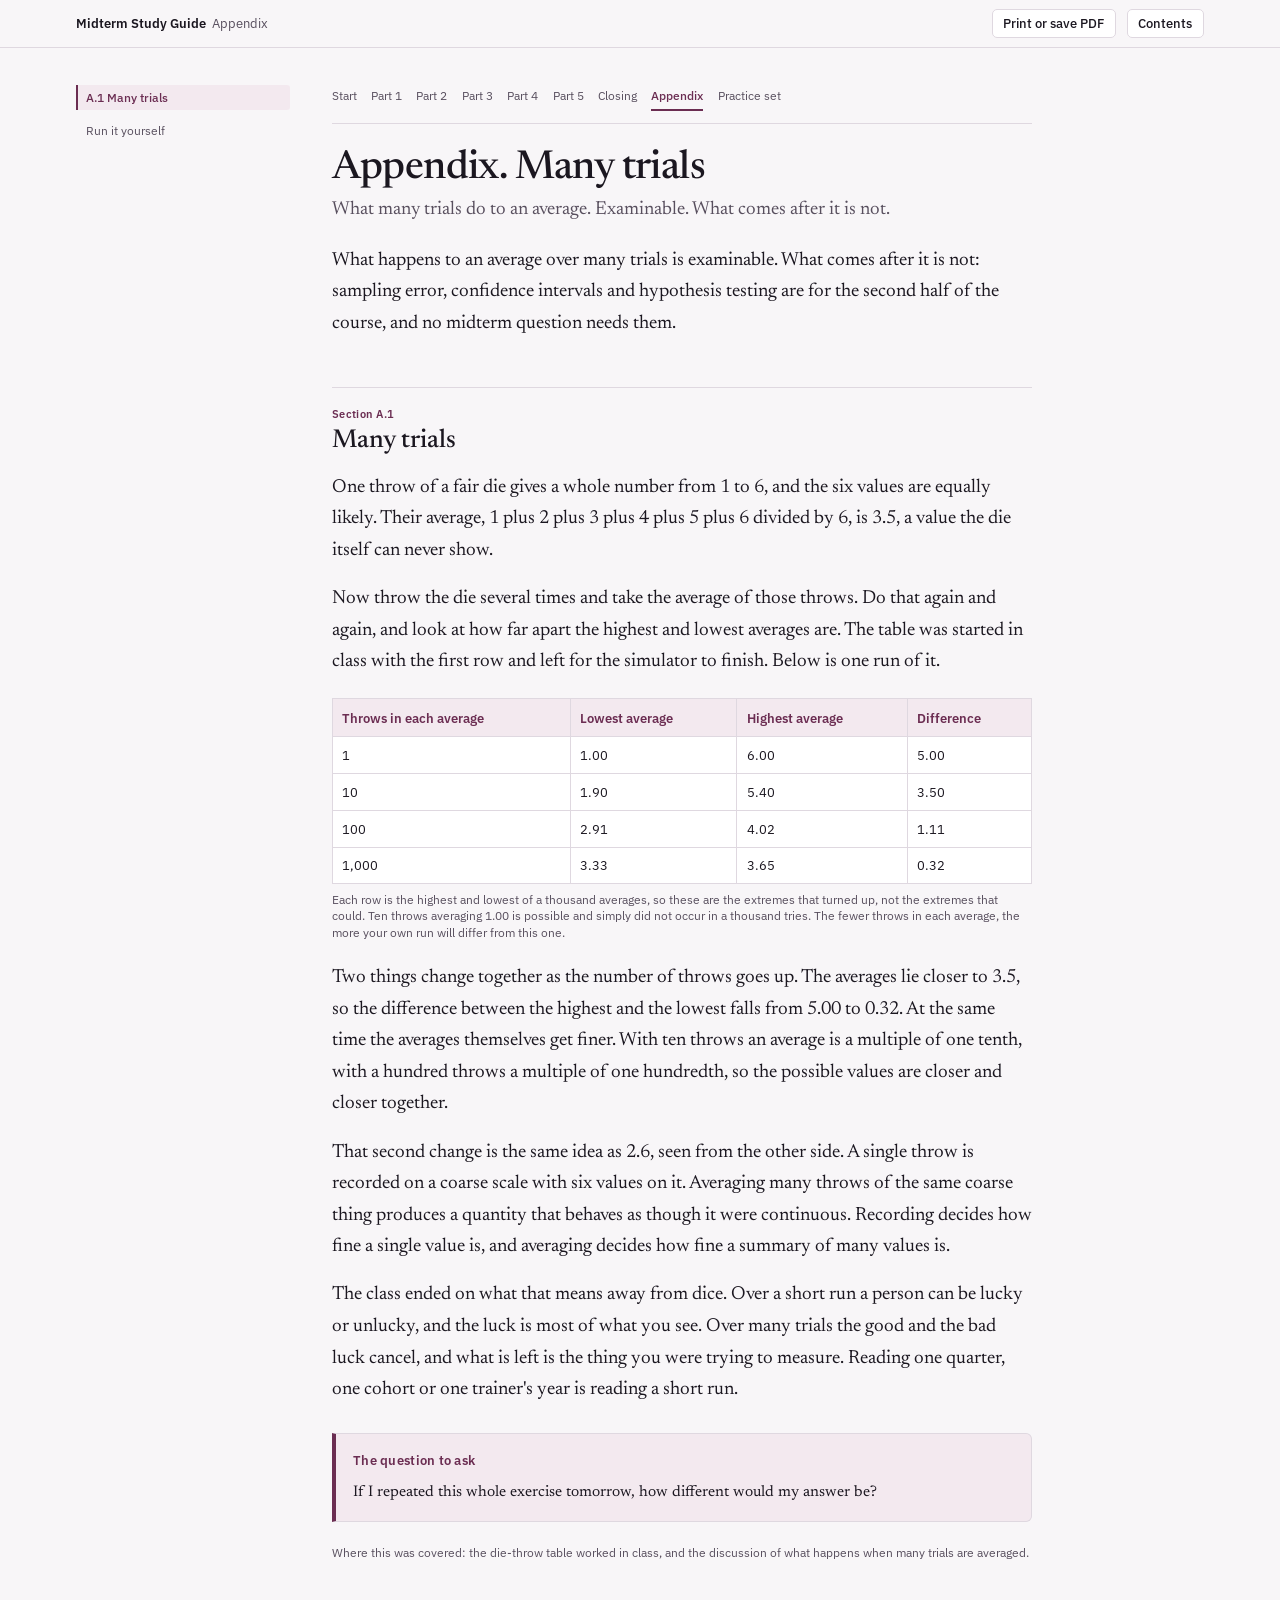
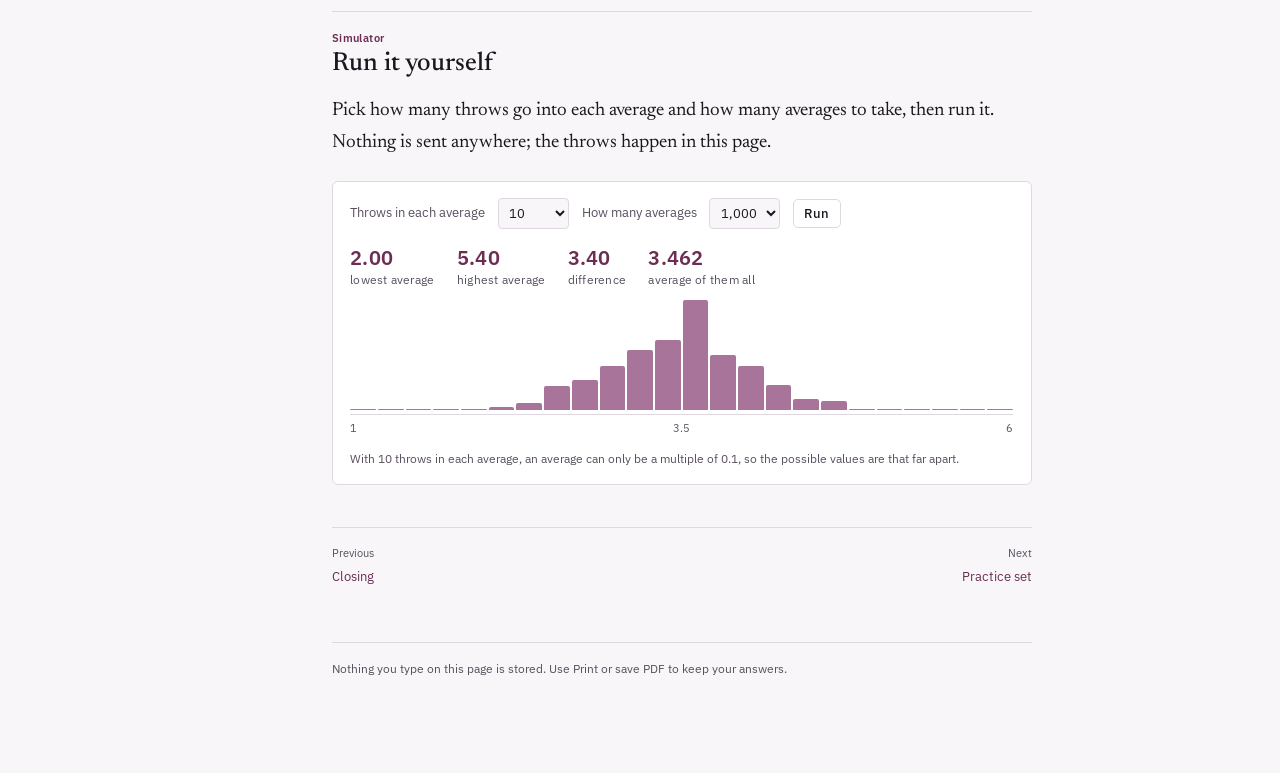
==== commit f1c29083: "Explain the things the guide had been asserting Three readers went through the whole guide asking on" ====
--- a/docs/appendix.html
+++ b/docs/appendix.html
@@ -194,9 +194,9 @@
 <p>What happens to an average over many trials is examinable. What comes after it is not: sampling error, confidence intervals and hypothesis testing are for the second half of the course, and no midterm question needs them.</p>
 <section id="s1"><h2><span class="n">Section A.1</span>Many trials</h2>
 
-<p>One throw of a fair die gives a whole number from 1 to 6, and the six values are equally likely. The average of all six is 3.5, a value the die itself can never show.</p>
-<p>Now throw the die several times and take the average of those throws. Do that again and again, and look at how far apart the highest and lowest averages are. The table was started in class with the first row and left for the simulator to finish. Below is one run of the simulator, a thousand averages at each setting.</p>
-<div class="tw"><table><thead><tr><th>Throws in each average</th><th>Lowest average</th><th>Highest average</th><th>Difference</th></tr></thead><tbody><tr><td>1</td><td>1.00</td><td>6.00</td><td>5.00</td></tr><tr><td>10</td><td>1.90</td><td>5.40</td><td>3.50</td></tr><tr><td>100</td><td>2.91</td><td>4.02</td><td>1.11</td></tr><tr><td>1,000</td><td>3.33</td><td>3.65</td><td>0.32</td></tr></tbody><caption>One run of the simulator below. Because each row is the extreme of a thousand averages, your own run will differ, and the wider the setting the more it will differ.</caption></table></div>
+<p>One throw of a fair die gives a whole number from 1 to 6, and the six values are equally likely. Their average, 1 plus 2 plus 3 plus 4 plus 5 plus 6 divided by 6, is 3.5, a value the die itself can never show.</p>
+<p>Now throw the die several times and take the average of those throws. Do that again and again, and look at how far apart the highest and lowest averages are. The table was started in class with the first row and left for the simulator to finish. Below is one run of it.</p>
+<div class="tw"><table><thead><tr><th>Throws in each average</th><th>Lowest average</th><th>Highest average</th><th>Difference</th></tr></thead><tbody><tr><td>1</td><td>1.00</td><td>6.00</td><td>5.00</td></tr><tr><td>10</td><td>1.90</td><td>5.40</td><td>3.50</td></tr><tr><td>100</td><td>2.91</td><td>4.02</td><td>1.11</td></tr><tr><td>1,000</td><td>3.33</td><td>3.65</td><td>0.32</td></tr></tbody><caption>Each row is the highest and lowest of a thousand averages, so these are the extremes that turned up, not the extremes that could. Ten throws averaging 1.00 is possible and simply did not occur in a thousand tries. The fewer throws in each average, the more your own run will differ from this one.</caption></table></div>
 
 <p>Two things change together as the number of throws goes up. The averages lie closer to 3.5, so the difference between the highest and the lowest falls from 5.00 to 0.32. At the same time the averages themselves get finer. With ten throws an average is a multiple of one tenth, with a hundred throws a multiple of one hundredth, so the possible values are closer and closer together.</p>
 <p>That second change is the same idea as 2.6, seen from the other side. A single throw is recorded on a coarse scale with six values on it. Averaging many throws of the same coarse thing produces a quantity that behaves as though it were continuous. Recording decides how fine a single value is, and averaging decides how fine a summary of many values is.</p>
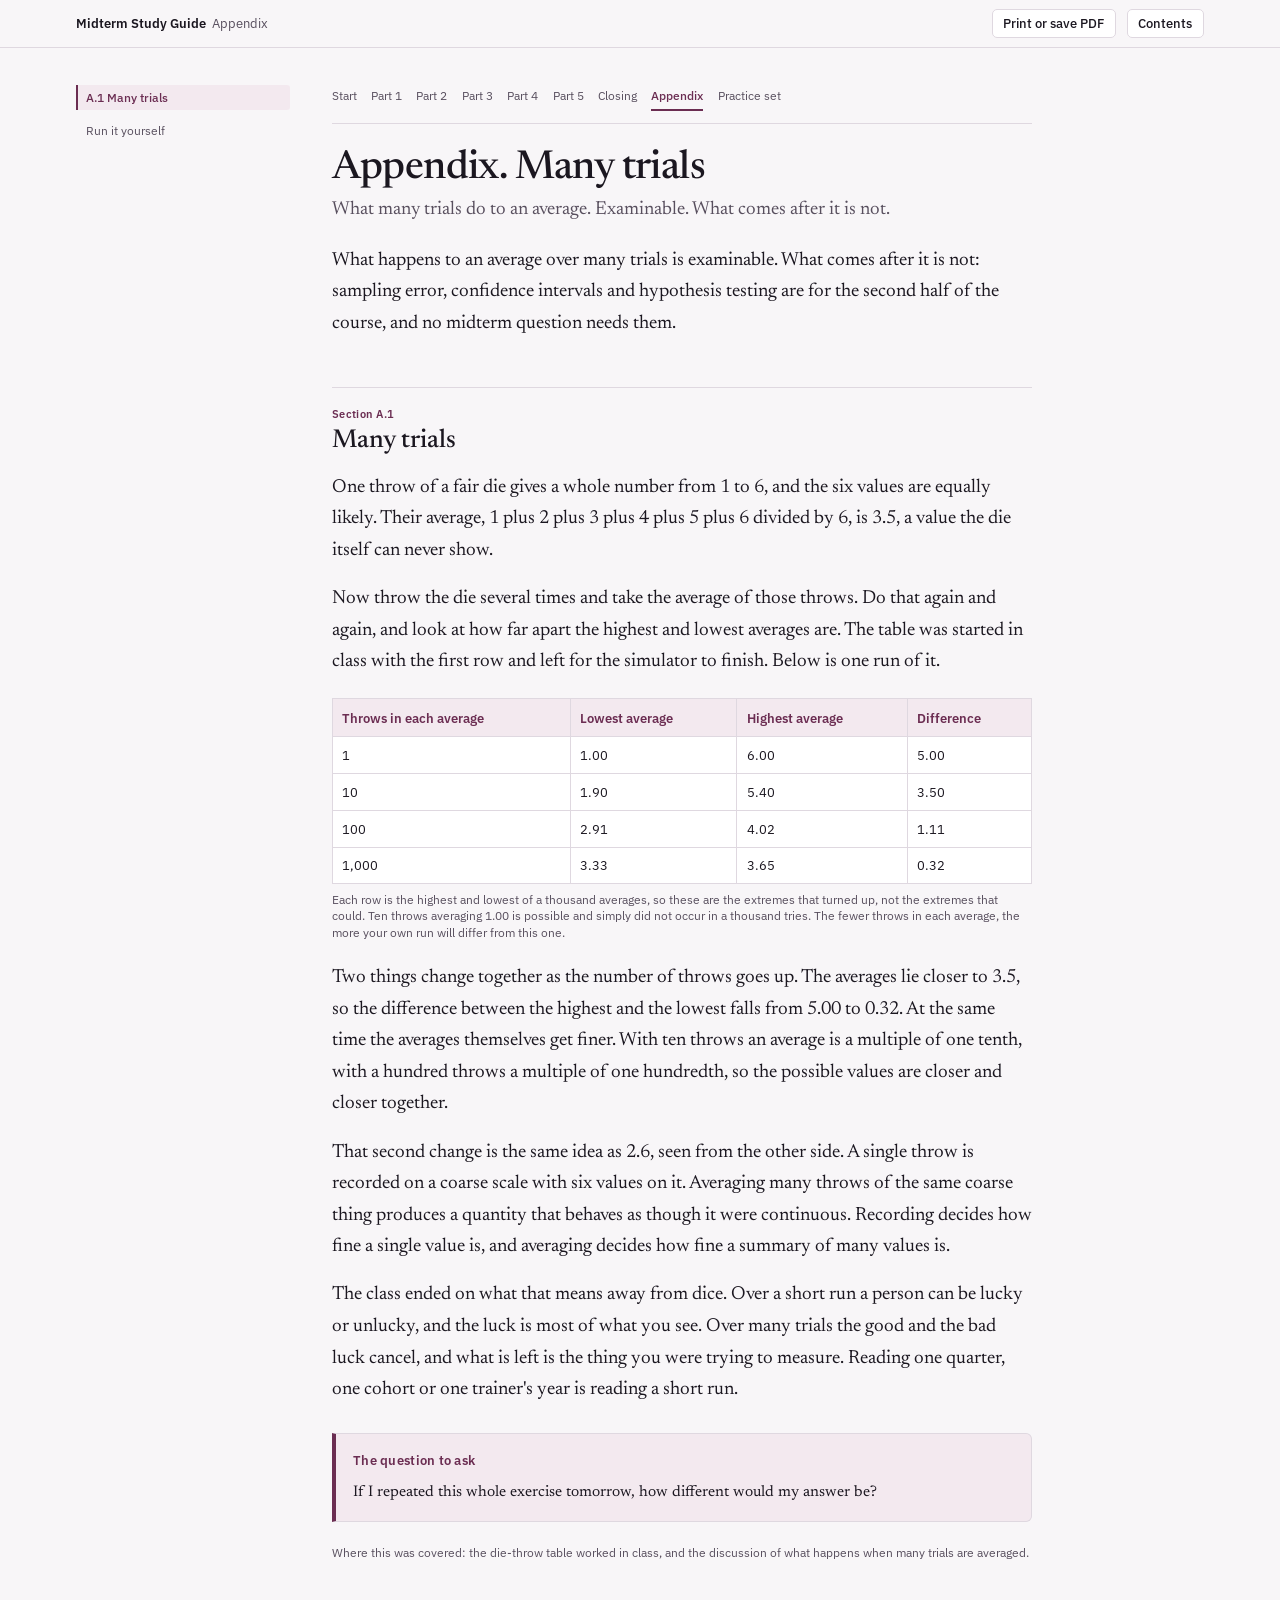
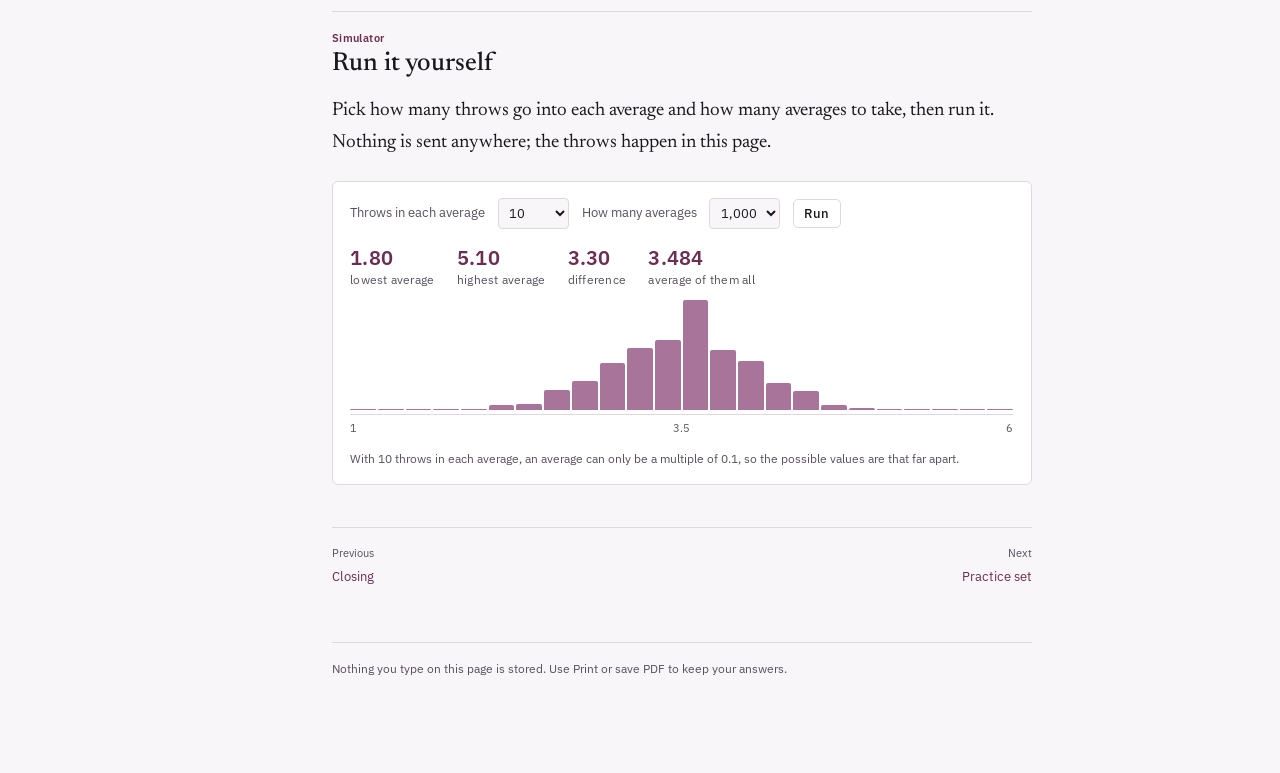
==== commit 7e65e98f: "Collapse 5.5 to 5.8 and label them off the midterm AV's call two days before the paper. The four sec" ====
--- a/docs/appendix.html
+++ b/docs/appendix.html
@@ -170,6 +170,17 @@
 .sim-chart .axis{display:flex;justify-content:space-between;font-family:var(--sans);font-size:.7rem;color:var(--soft);border-top:1px solid var(--rule);padding-top:.25rem}
 .sim-note{font-family:var(--sans);font-size:.78rem;color:var(--soft);margin:.6rem 0 0}
 
+/* sections collapsed off the exam */
+.muted details{border-top:1px solid var(--rule);margin:3rem 0 0}
+.muted summary{list-style:none;cursor:pointer;font-weight:500;font-size:1.62rem;line-height:1.22;padding:1.2rem 0 .9rem;color:var(--soft)}
+.muted summary::-webkit-details-marker{display:none}
+.muted summary::after{content:"Show";font-family:var(--sans);font-size:.72rem;font-weight:600;color:var(--accent);border:1px solid var(--rule);border-radius:4px;padding:.2rem .5rem;margin-left:.6rem;white-space:nowrap;vertical-align:middle}
+.muted details[open] summary::after{content:"Hide"}
+.muted summary .n{font-family:var(--sans);font-size:.71rem;font-weight:600;color:var(--accent);display:block;margin-bottom:.28rem;letter-spacing:.04em}
+.muted summary .n i{font-style:normal;color:var(--soft);background:var(--rule-soft);border-radius:3px;padding:.1rem .4rem;margin-left:.5rem;letter-spacing:.02em}
+.muted details[open] summary{color:var(--ink)}
+@media print{.muted details{display:none}}
+
 </style>
 </head>
 <body>
